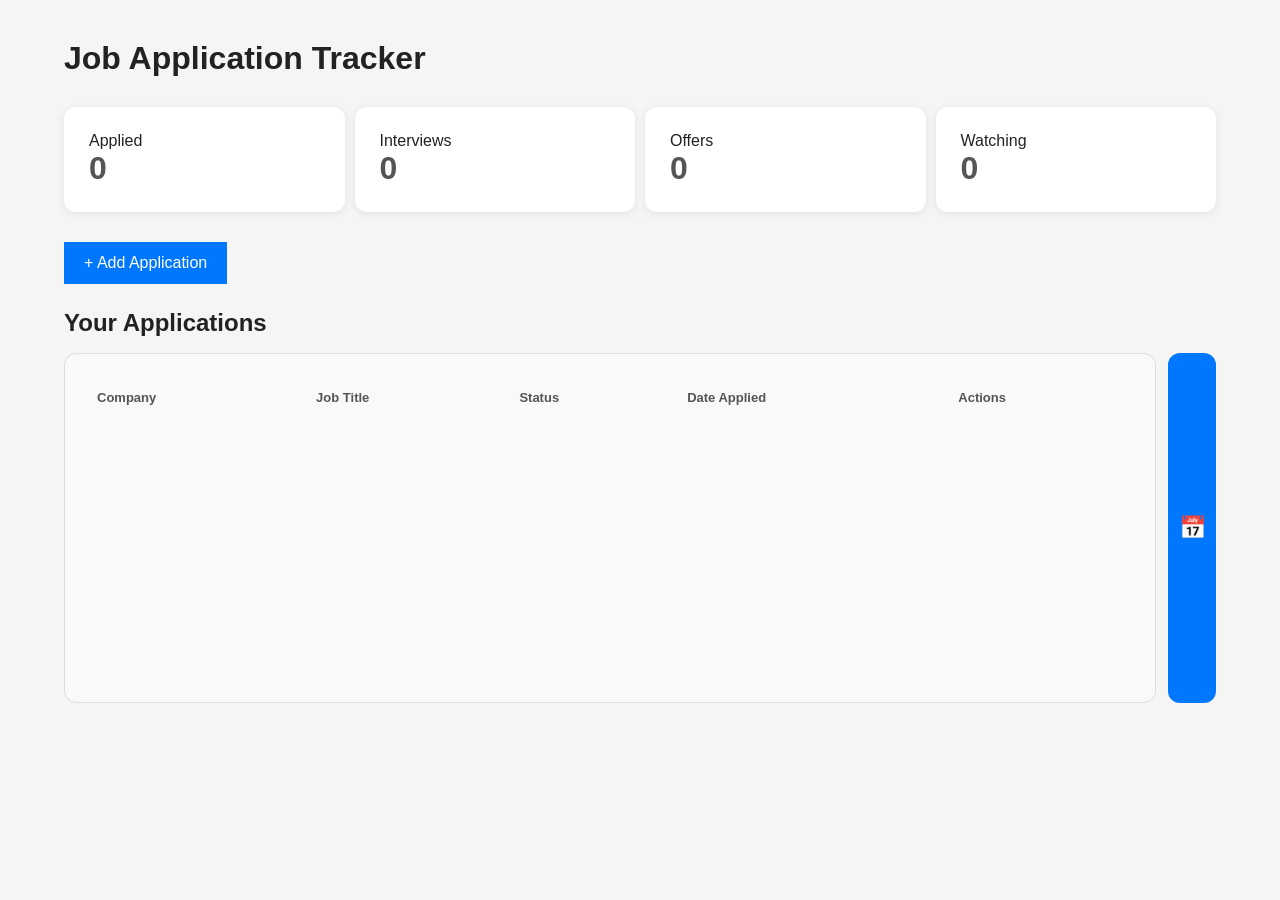
==== src/main/resources/static/index.html @ 75a92ac6 "Organize frontend code and comments" ====
<!DOCTYPE html>
<html lang="en">

<head>
    <meta charset="UTF-8">
    <meta name="viewport" content="width=device-width, initial-scale=1.0">
    <title>Job Application Tracker</title>

    <link rel="stylesheet" href="style.css?v=14">
</head>
<body>
<div class="container">

    <!-- Header -->
    <header>
        <h1>Job Application Tracker</h1>
    </header>

    <!-- Dashboard -->
    <section class="stats">
        <div class="card">
            <p>Applied</p>
            <h2 id="applied">0</h2>
        </div>
        <div class="card">
            <p>Interviews</p>
            <h2 id="interviews">0</h2>
        </div>
        <div class="card">
            <p>Offers</p>
            <h2 id="offers">0</h2>
        </div>
        <div class="card">
            <p>Watching</p>
            <h2 id="watching">0</h2>
        </div>
    </section>

    <!-- Main Actions -->
    <section class="toolbar">
        <button id="addButton" onclick="openModal()">
            + Add Application
        </button>
    </section>

    <!-- Applications + calender -->
    <section class="application-section">
        <h2>Your Applications</h2>

        <div class="applications-layout">

            <div class="application-container">
                <table class="application-table">
                    <thead>
                        <tr>
                            <th>Company</th>
                            <th>Job Title</th>
                            <th>Status</th>
                            <th>Date Applied</th>
                            <th>Actions</th>
                        </tr>
                    </thead>

                    <tbody id="applicationList">
                    </tbody>
                </table>
            </div>

            <button class="calendar-toggle" onclick="toggleCalendar()">
                📅
            </button>

            <aside id="calendarPanel" class="calendar-panel hidden">
                <div class="calendar-header">
                    <button onclick="previousWeek()">‹</button>
                    <h3 id="weekTitle">This Week</h3>
                    <button onclick="nextWeek()">›</button>
                    <button onclick="toggleCalendar()">×</button>
                </div>

                <div class="week-calendar">
                    <div class="week-days-header">
                        <span>Mon</span>
                        <span>Tue</span>
                        <span>Wed</span>
                        <span>Thu</span>
                        <span>Fri</span>
                        <span>Sat</span>
                        <span>Sun</span>
                    </div>

                    <div id="weekGrid" class="week-grid">
                        <!-- JS fills this -->
                    </div>
                </div>

                <button class="expand-calendar-button" onclick="openFullCalendar()">
                    Expand Calendar
                </button>
            </aside>

        </div>
    </section>
</div>

<!-- Add / Edit Application Modal -->
<div id="applicationModal" class="modal hidden">
    <div class="modal-content">

        <h2 id="modalTitle">Add Application</h2>

        <label>Company</label>
        <input id="companyInput" type="text">

        <label>Job Title</label>
        <input id="jobTitleInput" type="text">

        <label>Status</label>
        <select id="statusInput">
            <option value="WATCHING">Watching</option>
            <option value="APPLIED">Applied</option>
            <option value="PHONE_SCREEN">Phone Screen</option>
            <option value="INTERVIEWING">Interviewing</option>
            <option value="OFFER">Offer</option>
            <option value="REJECTED">Rejected</option>
            <option value="WITHDRAWN">Withdrawn</option>
        </select>

        <label>Date Applied</label>
        <input id="dateInput" type="date" min="1900-01-01" max="9999-12-31">

        <label>Salary Min</label>
        <input id="salaryMinInput" type="number">

        <label>Salary Max</label>
        <input id="salaryMaxInput" type="number">

        <label>Notes</label>
        <textarea id="notesInput"></textarea>

        <div class="modal-buttons">
            <button onclick="closeModal()">Cancel</button>
            <button onclick="saveApplication()">Save</button>
        </div>

    </div>
</div>

<!-- Delete Confirmation Modal -->
<div id="deleteModal" class="modal hidden">
    <div class="modal-content">

        <h2>Delete Application</h2>

        <p id="deleteMessage">
            Are you sure you want to delete this application?
        </p>

        <div class="modal-buttons">
            <button onclick="closeDeleteModal()">Cancel</button>
            <button onclick="confirmDelete()">Delete</button>
        </div>

    </div>
</div>
<script src="app.js?v=3"></script>
</body>
</html>
---- src/main/resources/static/style.css ----
/* ----------------------------------------
   Base
---------------------------------------- */

* {
    margin: 0;
    padding: 0;
    box-sizing: border-box;
    font-family: Arial, Helvetica, sans-serif;
}

body {
    background: #f5f5f5;
    color: #222;
}

button {
    background: #0077ff;
    color: white;
    border: none;
    padding: 12px 20px;
    cursor: pointer;
    font-size: 16px;
}

button:hover {
    background: #005fd1;
}

/* ----------------------------------------
   Layout
---------------------------------------- */

.container {
    width: 90%;
    max-width: 1400px;
    margin: 40px auto;
}

header {
    margin-bottom: 30px;
}

header h1 {
    margin-bottom: 8px;
}

/* ----------------------------------------
   Dashboard Stats
---------------------------------------- */


.stats {
    display: flex;
    gap: 10px;
    margin-bottom: 30px;
}

.card {
    flex: 1;
    background: white;
    padding: 25px;
    border-radius: 12px;
    text-align: left;
    box-shadow: 0 2px 8px rgba(0,0,0,.08);
}

.card h2 {
    font-size: 2rem;
    color: #555;
}

/* ----------------------------------------
   Toolbar
---------------------------------------- */

.toolbar {
    margin-bottom: 25px;
}

/* ----------------------------------------
   Application Table
---------------------------------------- */

.application-section h2 {
    margin-bottom: 16px;
}

.applications-layout {
    display: grid;
    grid-template-columns: 1fr 48px;
    gap: 12px;
    align-items: stretch;
}

.application-container {
    border: 1px solid #ddd;
    border-radius: 12px;
    background: #f8f9fb;
    padding: 20px;

    max-height: 350px;
    overflow-y: auto;
    overflow-x: hidden;
}

.application-table {
    width: 100%;
    border-collapse: separate;
    border-spacing: 0 8px;
}

.application-table th{
    padding: 8px 12px;
    text-align: left;
    background: transparent;
    color: #555;
    font-size: 13px;
}

.application-table td {
    background: white;
    padding: 8px 12px;
    border-bottom: none;
}

.application-table td:first-child {
    border-top-left-radius: 8px;
    border-bottom-left-radius: 8px;
}

.application-table td:last-child {
    border-top-right-radius: 8px;
    border-bottom-right-radius: 8px;
}

.application-table tr:hover {
    background: #fafcff;
}

.table-actions {
    display: flex;
    gap: 8px;
}

.table-actions button {
    padding: 7px 12px;
    font-size: 14px;
}

/* ----------------------------------------
   Status Badges
---------------------------------------- */

.status-badge {
    display: inline-block;
    padding: 5px 12px;
    border-radius: 999px;
    font-size: 13px;
    font-weight: 700;
}

.status-watching {
    background: #f3f4f6;
    color: #4b5563;
}

.status-applied {
    background: #e8f3ff;
    color: #0077ff;
}

.status-phone {
    background: #ede9fe;
    color: #7c3aed;
}

.status-interviewing {
    background: #fef3c7;
    color: #b45309;
}

.status-offer {
    background: #dcfce7;
    color: #16a34a;
}

.status-rejected {
    background: #fee2e2;
    color: #dc2626;
}

.status-withdrawn {
    background: #e5e7eb;
    color: #374151;
}

/* ----------------------------------------
   Application Details Row
---------------------------------------- */

.details-row td {
    background: #f8f9fb;
    padding: 0 12px 12px;
    border-bottom: 1px solid #eee;
}

.application-details {
    background: white;
    border-radius: 10px;
    padding: 14px 16px;
    font-size: 14px;
    color: #444;
}

.application-details p {
    margin: 6px 0;
}

/* ----------------------------------------
   Modals
---------------------------------------- */

.modal {
    position: fixed;
    inset: 0;
    background: rgba(0,0,0,0.4);
    justify-content: center;
    align-items: center;
}

.modal:not(.hidden) {
    display: flex;
}

.modal-content {
    background: white;
    width: 450px;
    padding: 25px;
    border-radius: 12px;
    display: flex;
    flex-direction: column;
    gap: 12px;
}

.modal-content input,
.modal-content textarea,
.modal-content select {
    padding: 10px;
    font-size: 15px;
}

.modal-buttons {
    display: flex;
    justify-content: flex-end;
    gap: 10px;
    margin-top: 10px;
}

/* ----------------------------------------
   Calendar Sidebar
---------------------------------------- */

.applications-layout.calendar-open {
    grid-template-columns: 1fr 460px;
}

.applications-layout.calendar-open .calendar-toggle {
    display: none;
}

.calendar-toggle {
    min-height: 350px;
    border-radius: 12px;
    padding: 0;
    font-size: 22px;
    display: flex;
    align-items: center;
    justify-content: center;
}

.calendar-panel {
    background: white;
    border: 1px solid #ddd;
    border-radius: 12px;
    padding: 18px;
    min-height: 350px;
}

.calendar-header {
    display: flex;
    justify-content: space-between;
    align-items: center;
    margin-bottom: 16px;
}

.calendar-header button {
    padding: 4px 10px;
    font-size: 18px;
}

.week-calendar {
    margin-top: 12px;
}

.week-days-header {
    display: grid;
    grid-template-columns: repeat(7, 1fr);
    background: #d1d1d1;
    border-radius: 8px 8px 0 0;
    overflow: hidden;
}

.week-days-header span {
    text-align: center;
    font-size: 12px;
    font-weight: 700;
    padding: 8px 4px;
    border-right: 1px solid white;
}

.week-days-header span:last-child {
    border-right: none;
}

.week-grid {
    display: grid;
    grid-template-columns: repeat(7, 1fr);
    border: 1px solid #ddd;
    border-top: none;
    min-height: 180px;
}

.week-day {
    background: #f8f9fb;
    border-right: 1px solid #ddd;
    padding: 6px;
    font-size: 12px;
    min-height: 180px;
}

.week-day:last-child {
    border-right: none;
}

.week-date {
    font-weight: 700;
    margin-bottom: 8px;
    color: #555;
}

.week-event-count {
    width: 24px;
    height: 24px;
    border-radius: 999px;
    display: flex;
    align-items: center;
    justify-content: center;
    font-size: 12px;
    font-weight: 700;
    margin-top: 8px;
    cursor: pointer;
}

.application-count {
    background: #0077ff;
    color: white;
}

.interview-count {
    background: #facc15;
    color: #222;
}

.offer-count {
    background: #16a34a;
    color: white;
}

.empty-day {
    color: #bbb;
}

.expand-calendar-button {
    width: 100%;
    margin-top: 16px;
    padding: 10px;
    font-size: 14px;
}

/* ----------------------------------------
   Utility classes
---------------------------------------- */

.hidden {
    display: none;
}
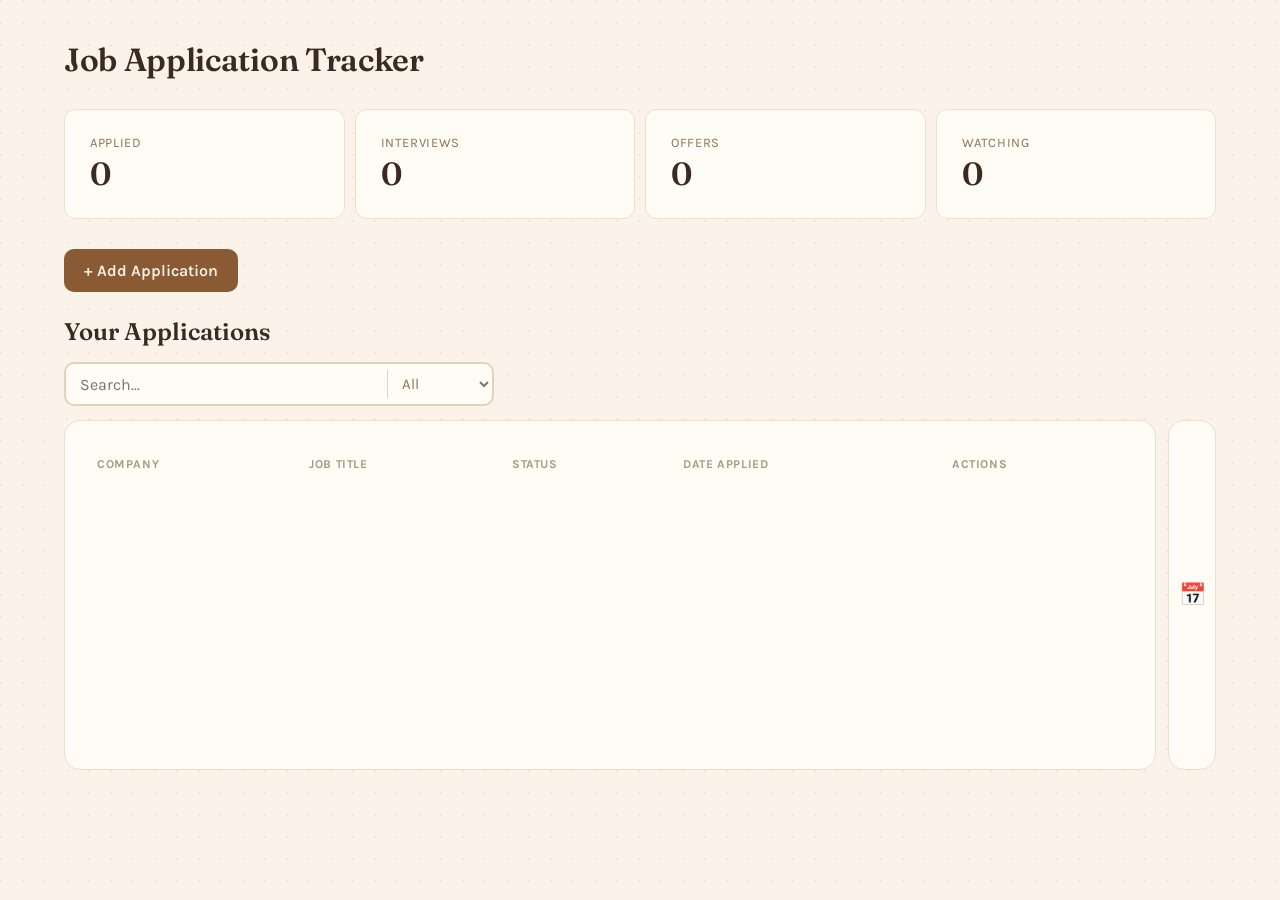
==== commit 161686c0: "Rough Draft Personalized Ui + added search application" ====
--- a/src/main/resources/static/index.html
+++ b/src/main/resources/static/index.html
@@ -6,7 +6,12 @@
     <meta name="viewport" content="width=device-width, initial-scale=1.0">
     <title>Job Application Tracker</title>
 
-    <link rel="stylesheet" href="style.css?v=14">
+    <link rel="preconnect" href="https://fonts.googleapis.com">
+    <link rel="preconnect" href="https://fonts.gstatic.com" crossorigin>
+    <link href="https://fonts.googleapis.com/css2?family=Fraunces:opsz,wght@9..144,400;9..144,500;9..144,600;9..
+    144,700&family=Karla:wght@400;500;600;700&display=swap" rel="stylesheet">
+
+    <link rel="stylesheet" href="style.css?v=16">
 </head>
 <body>
 <div class="container">
@@ -46,19 +51,46 @@
     <!-- Applications + calender -->
     <section class="application-section">
         <h2>Your Applications</h2>
+        <div class="search-bar">
+            <input
+                    id="searchInput"
+                    type="text"
+                    placeholder="Search..."
+                    oninput="renderApplications()"
+            >
+
+            <select id="searchField" onchange="renderApplications()">
+                <option value="ALL">All</option>
+                <option value="companyName">Company</option>
+                <option value="jobTitle">Job Title</option>
+                <option value="status">Status</option>
+            </select>
+        </div>
 
         <div class="applications-layout">
 
             <div class="application-container">
                 <table class="application-table">
                     <thead>
-                        <tr>
-                            <th>Company</th>
-                            <th>Job Title</th>
-                            <th>Status</th>
-                            <th>Date Applied</th>
-                            <th>Actions</th>
-                        </tr>
+                    <tr>
+                        <th onclick="setSort('companyName')">
+                            Company <span id="companyNameSort"></span>
+                        </th>
+
+                        <th onclick="setSort('jobTitle')">
+                            Job Title <span id="jobTitleSort"></span>
+                        </th>
+
+                        <th onclick="setSort('status')">
+                            Status <span id="statusSort"></span>
+                        </th>
+
+                        <th onclick="setSort('dateApplied')">
+                            Date Applied <span id="dateAppliedSort"></span>
+                        </th>
+
+                        <th>Actions</th>
+                    </tr>
                     </thead>
 
                     <tbody id="applicationList">
@@ -126,6 +158,16 @@
             <option value="WITHDRAWN">Withdrawn</option>
         </select>
 
+        <label>Tag</label>
+        <select id="tagInput">
+            <option value="">No tag</option>
+            <option value="HIGH_IMPORTANCE">High Importance</option>
+            <option value="DREAM_COMPANY">Dream Company</option>
+            <option value="REMOTE">Remote</option>
+            <option value="REFERRAL">Referral</option>
+            <option value="DEADLINE_SOON">Deadline Soon</option>
+        </select>
+
         <label>Date Applied</label>
         <input id="dateInput" type="date" min="1900-01-01" max="9999-12-31">
 
@@ -163,6 +205,6 @@
 
     </div>
 </div>
-<script src="app.js?v=3"></script>
+<script src="app.js?v=5"></script>
 </body>
 </html>
--- a/src/main/resources/static/style.css
+++ b/src/main/resources/static/style.css
@@ -1,3 +1,24 @@
+/* ----------------------------------------
+   Theme tokens
+---------------------------------------- */
+
+:root {
+    --bg: #fbf3e9;
+    --surface: #FFFCF6;
+    --surface-soft: #F8F1E4;
+    --surface-muted: #EFE3CE;
+    --border: #E1D2B8;
+    --border-soft: #ECE0C9;
+
+    --text: #3B2A1E;
+    --text-secondary: #8B7355;
+    --text-muted: #A99A82;
+
+    --accent: #8A5A34;
+    --accent-hover: #6E4527;
+    --accent-soft: #E9DAC3;
+}
+
 /* ----------------------------------------
    Base
 ---------------------------------------- */
@@ -6,25 +27,29 @@
     margin: 0;
     padding: 0;
     box-sizing: border-box;
-    font-family: Arial, Helvetica, sans-serif;
+    font-family: 'Karla', Arial, Helvetica, sans-serif;
 }
 
 body {
-    background: #f5f5f5;
-    color: #222;
+    background: var(--bg);
+    background-image: radial-gradient(circle at 1px 1px, rgba(139,115,85,0.09) 1px, transparent 0);
+    background-size: 22px 22px;
+    color: var(--text);
 }
 
 button {
-    background: #0077ff;
-    color: white;
+    background: var(--accent);
+    color: #FBF3E7;
     border: none;
+    border-radius: 10px;
     padding: 12px 20px;
     cursor: pointer;
     font-size: 16px;
+    font-weight: 600;
 }
 
 button:hover {
-    background: #005fd1;
+    background: var(--accent-hover);
 }
 
 /* ----------------------------------------
@@ -43,6 +68,10 @@
 
 header h1 {
     margin-bottom: 8px;
+    font-family: 'Fraunces', serif;
+    font-weight: 600;
+    letter-spacing: -0.01em;
+
 }
 
 /* ----------------------------------------
@@ -58,16 +87,27 @@
 
 .card {
     flex: 1;
-    background: white;
+    background: var(--surface);
     padding: 25px;
     border-radius: 12px;
     text-align: left;
-    box-shadow: 0 2px 8px rgba(0,0,0,.08);
+    border: 1px solid var(--border-soft);
+
+}
+
+.card p {
+    color: var(--text-secondary);
+    font-size: 13px;
+    text-transform: uppercase;
+    letter-spacing: 0.05em;
 }
 
 .card h2 {
+    font-family: 'Fraunces', serif;
     font-size: 2rem;
-    color: #555;
+    font-weight: 600;
+    color: var(--text);
+    margin-top: 4px;
 }
 
 /* ----------------------------------------
@@ -79,11 +119,52 @@
 }
 
 /* ----------------------------------------
+   Search
+---------------------------------------- */
+
+.search-bar {
+    display: flex;
+    align-items: center;
+    width: 430px;
+    height: 44px;
+    margin-bottom: 14px;
+    background: var(--surface);
+    border: 2px solid var(--border);
+    border-radius: 10px;
+    overflow: hidden;
+}
+
+.search-bar input {
+    flex: 1;
+    height: 100%;
+    border: none;
+    padding: 0 14px;
+    font-size: 16px;
+    outline: none;
+    background: transparent;
+    color: var(--text);
+}
+
+.search-bar select {
+    height: 70%;
+    border: none;
+    border-left: 1px solid var(--border);
+    padding: 0 10px;
+    font-size: 15px;
+    background: transparent;
+    color: var(--text-secondary);
+    outline: none;
+    cursor: pointer;
+}
+
+/* ----------------------------------------
    Application Table
 ---------------------------------------- */
 
 .application-section h2 {
     margin-bottom: 16px;
+    font-family: 'Fraunces', serif;
+    font-weight: 600;
 }
 
 .applications-layout {
@@ -94,9 +175,9 @@
 }
 
 .application-container {
-    border: 1px solid #ddd;
-    border-radius: 12px;
-    background: #f8f9fb;
+    border: 1px solid var(--border-soft);
+    border-radius: 16px;
+    background: var(--surface);
     padding: 20px;
 
     max-height: 350px;
@@ -110,18 +191,28 @@
     border-spacing: 0 8px;
 }
 
-.application-table th{
+.application-table th {
     padding: 8px 12px;
     text-align: left;
     background: transparent;
-    color: #555;
-    font-size: 13px;
+    color: var(--text-muted);
+    font-size: 12px;
+    text-transform: uppercase;
+    letter-spacing: 0.05em;
+    font-weight: 700;
+    cursor: pointer;
+    user-select: none;
+}
+
+.application-table th:hover {
+    color: var(--accent-hover);
 }
 
 .application-table td {
-    background: white;
+    background: var(--surface);
     padding: 8px 12px;
     border-bottom: none;
+    color: var(--text);
 }
 
 .application-table td:first-child {
@@ -135,7 +226,7 @@
 }
 
 .application-table tr:hover {
-    background: #fafcff;
+    background: var(--accent-soft);
 }
 
 .table-actions {
@@ -145,7 +236,17 @@
 
 .table-actions button {
     padding: 7px 12px;
-    font-size: 14px;
+    font-size: 13px;
+    background: var(--surface);
+    color: var(--text-secondary);
+    border: 1px solid var(--border);
+    font-weight: 600;
+}
+
+.table-actions button:hover {
+    background: var(--accent-soft);
+    color: var(--accent-hover);
+    border-color: var(--accent-soft);
 }
 
 /* ----------------------------------------
@@ -161,38 +262,38 @@
 }
 
 .status-watching {
-    background: #f3f4f6;
-    color: #4b5563;
+    background: #E7E0D2;
+    color: #7C6E58;
 }
 
 .status-applied {
-    background: #e8f3ff;
-    color: #0077ff;
+    background: #99acfb;
+    color: #374ba5;
 }
 
 .status-phone {
-    background: #ede9fe;
-    color: #7c3aed;
+    background: #E8DCEA;
+    color: #7A5586;
 }
 
 .status-interviewing {
-    background: #fef3c7;
-    color: #b45309;
+    background: #F6DFC0;
+    color: #A15A17;
 }
 
 .status-offer {
-    background: #dcfce7;
-    color: #16a34a;
+    background: #DFE7CB;
+    color: #556B2F;
 }
 
 .status-rejected {
-    background: #fee2e2;
-    color: #dc2626;
+    background: #F3D9CE;
+    color: #A0492E;
 }
 
 .status-withdrawn {
-    background: #e5e7eb;
-    color: #374151;
+    background: #E4DED2;
+    color: #756B58;
 }
 
 /* ----------------------------------------
@@ -200,17 +301,17 @@
 ---------------------------------------- */
 
 .details-row td {
-    background: #f8f9fb;
+    background: var(--surface-soft);
     padding: 0 12px 12px;
-    border-bottom: 1px solid #eee;
+    border-bottom: 1px solid var(--border-soft);
 }
 
 .application-details {
-    background: white;
+    background: var(--surface);
     border-radius: 10px;
     padding: 14px 16px;
     font-size: 14px;
-    color: #444;
+    color: var(--text-secondary);
 }
 
 .application-details p {
@@ -224,7 +325,7 @@
 .modal {
     position: fixed;
     inset: 0;
-    background: rgba(0,0,0,0.4);
+    background: rgba(59,42,30,0.45);
     justify-content: center;
     align-items: center;
 }
@@ -234,13 +335,20 @@
 }
 
 .modal-content {
-    background: white;
+    background: var(--surface);
     width: 450px;
     padding: 25px;
-    border-radius: 12px;
+    border-radius: 16px;
+    border: 1px solid var(--border-soft);
     display: flex;
     flex-direction: column;
     gap: 12px;
+}
+
+.modal-content label {
+    font-size: 13px;
+    color: var(--text-secondary);
+    font-weight: 600;
 }
 
 .modal-content input,
@@ -248,6 +356,17 @@
 .modal-content select {
     padding: 10px;
     font-size: 15px;
+    background: var(--surface-soft);
+    border: 1px solid var(--border);
+    border-radius: 8px;
+    color: var(--text);
+}
+
+.modal-content input:focus,
+.modal-content textarea:focus,
+.modal-content select:focus {
+    outline: none;
+    border-color: var(--accent);
 }
 
 .modal-buttons {
@@ -271,18 +390,20 @@
 
 .calendar-toggle {
     min-height: 350px;
-    border-radius: 12px;
+    border-radius: 16px;
     padding: 0;
     font-size: 22px;
+    background: var(--surface);
+    border: 1px solid var(--border-soft);
     display: flex;
     align-items: center;
     justify-content: center;
 }
 
 .calendar-panel {
-    background: white;
-    border: 1px solid #ddd;
-    border-radius: 12px;
+    background: var(--surface);
+    border: 1px solid var(--border-soft);
+    border-radius: 16px;
     padding: 18px;
     min-height: 350px;
 }
@@ -294,9 +415,20 @@
     margin-bottom: 16px;
 }
 
+
+
 .calendar-header button {
     padding: 4px 10px;
     font-size: 18px;
+    background: var(--surface-soft);
+    color: var(--text-secondary);
+    border: 1px solid var(--border);
+}
+
+.calendar-header button:hover {
+    background: var(--accent-soft);
+    color: var(--accent-hover);
+
 }
 
 .week-calendar {
@@ -306,17 +438,20 @@
 .week-days-header {
     display: grid;
     grid-template-columns: repeat(7, 1fr);
-    background: #d1d1d1;
+    background: var(--surface-muted);
     border-radius: 8px 8px 0 0;
     overflow: hidden;
 }
 
 .week-days-header span {
     text-align: center;
-    font-size: 12px;
+    font-size: 11px;
+    text-transform: uppercase;
+    letter-spacing: 0.04em;
     font-weight: 700;
+    color: var(--text-secondary);
     padding: 8px 4px;
-    border-right: 1px solid white;
+    border-right: 1px solid var(--surface);
 }
 
 .week-days-header span:last-child {
@@ -326,14 +461,14 @@
 .week-grid {
     display: grid;
     grid-template-columns: repeat(7, 1fr);
-    border: 1px solid #ddd;
+    border: 1px solid var(--border-soft);
     border-top: none;
     min-height: 180px;
 }
 
 .week-day {
-    background: #f8f9fb;
-    border-right: 1px solid #ddd;
+    background: var(--surface-soft);
+    border-right: 1px solid var(--border-soft);
     padding: 6px;
     font-size: 12px;
     min-height: 180px;
@@ -346,7 +481,8 @@
 .week-date {
     font-weight: 700;
     margin-bottom: 8px;
-    color: #555;
+    color: var(--text-secondary);
+
 }
 
 .week-event-count {
@@ -363,29 +499,36 @@
 }
 
 .application-count {
-    background: #0077ff;
-    color: white;
+    background: #99acfb;
+    color: #FBF3E7;
 }
 
 .interview-count {
-    background: #facc15;
-    color: #222;
+    background: #C17817;
+    color: #FBF3E7;
 }
 
 .offer-count {
-    background: #16a34a;
-    color: white;
+    background: #6E8A4A;
+    color: #FBF3E7;
 }
 
 .empty-day {
-    color: #bbb;
+    color: var(--text-muted);
 }
 
 .expand-calendar-button {
     width: 100%;
     margin-top: 16px;
     padding: 10px;
-    font-size: 14px;
+    font-size: 13px;
+    background: var(--accent-soft);
+    color: var(--accent-hover);
+    font-weight: 700;
+}
+
+.expand-calendar-button:hover {
+    background: #E1CFAE;
 }
 
 /* ----------------------------------------
@@ -394,4 +537,12 @@
 
 .hidden {
     display: none;
-}+}
+
+.actions-header {
+    cursor: default;
+}
+
+.actions-header:hover {
+    color: var(--text-muted);
+}
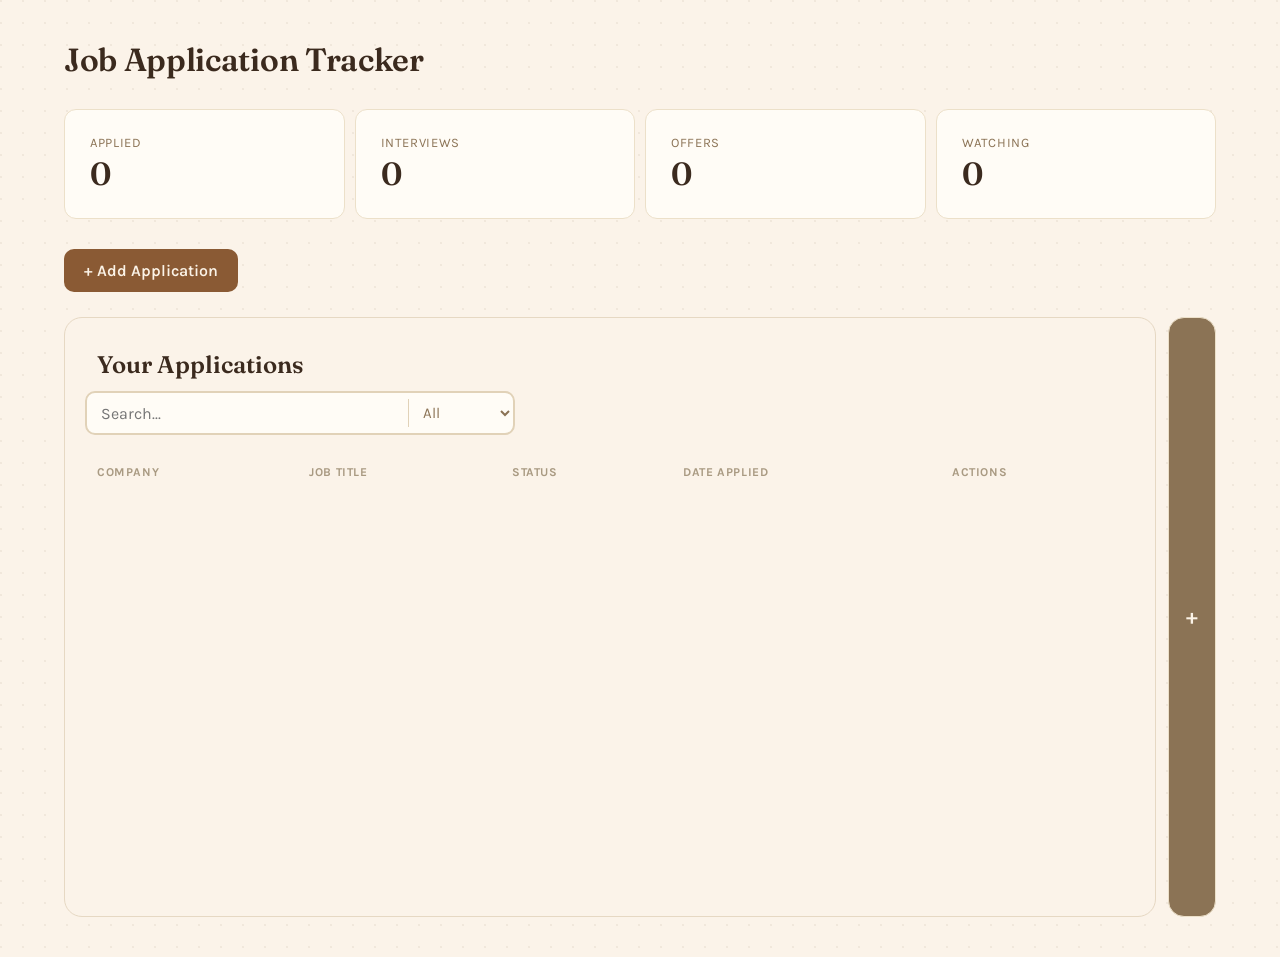
==== commit 2ccc87fd: "Minor adjustments to UI and note long text overflow issue" ====
--- a/src/main/resources/static/index.html
+++ b/src/main/resources/static/index.html
@@ -50,26 +50,31 @@
 
     <!-- Applications + calender -->
     <section class="application-section">
-        <h2>Your Applications</h2>
-        <div class="search-bar">
-            <input
-                    id="searchInput"
-                    type="text"
-                    placeholder="Search..."
-                    oninput="renderApplications()"
-            >
-
-            <select id="searchField" onchange="renderApplications()">
-                <option value="ALL">All</option>
-                <option value="companyName">Company</option>
-                <option value="jobTitle">Job Title</option>
-                <option value="status">Status</option>
-            </select>
-        </div>
 
         <div class="applications-layout">
 
             <div class="application-container">
+
+                <div class="application-header">
+                    <h2>Your Applications</h2>
+
+                    <div class="search-bar">
+                        <input
+                                id="searchInput"
+                                type="text"
+                                placeholder="Search..."
+                                oninput="renderApplications()"
+                        >
+
+                        <select id="searchField" onchange="renderApplications()">
+                            <option value="ALL">All</option>
+                            <option value="companyName">Company</option>
+                            <option value="jobTitle">Job Title</option>
+                            <option value="status">Status</option>
+                        </select>
+                    </div>
+                </div>
+
                 <table class="application-table">
                     <thead>
                     <tr>
@@ -99,7 +104,7 @@
             </div>
 
             <button class="calendar-toggle" onclick="toggleCalendar()">
-                📅
+                +
             </button>
 
             <aside id="calendarPanel" class="calendar-panel hidden">
@@ -125,10 +130,6 @@
                         <!-- JS fills this -->
                     </div>
                 </div>
-
-                <button class="expand-calendar-button" onclick="openFullCalendar()">
-                    Expand Calendar
-                </button>
             </aside>
 
         </div>
--- a/src/main/resources/static/style.css
+++ b/src/main/resources/static/style.css
@@ -175,14 +175,26 @@
 }
 
 .application-container {
-    border: 1px solid var(--border-soft);
-    border-radius: 16px;
-    background: var(--surface);
+    border: 1px solid #e6d8c3;
+    border-radius: 18px;
+    background: var(--bg);
     padding: 20px;
-
-    max-height: 350px;
+    height: 600px;
     overflow-y: auto;
     overflow-x: hidden;
+}
+
+.application-header {
+    margin-bottom: 12px;
+}
+
+.application-header h2 {
+    margin-bottom: 12px;
+    padding: 12px;
+}
+
+.application-section h2 {
+    margin-bottom: 0;
 }
 
 .application-table {
@@ -389,11 +401,11 @@
 }
 
 .calendar-toggle {
-    min-height: 350px;
+    min-height: 400px;
     border-radius: 16px;
     padding: 0;
     font-size: 22px;
-    background: var(--surface);
+    background: var(--text-secondary);
     border: 1px solid var(--border-soft);
     display: flex;
     align-items: center;
@@ -517,20 +529,6 @@
     color: var(--text-muted);
 }
 
-.expand-calendar-button {
-    width: 100%;
-    margin-top: 16px;
-    padding: 10px;
-    font-size: 13px;
-    background: var(--accent-soft);
-    color: var(--accent-hover);
-    font-weight: 700;
-}
-
-.expand-calendar-button:hover {
-    background: #E1CFAE;
-}
-
 /* ----------------------------------------
    Utility classes
 ---------------------------------------- */
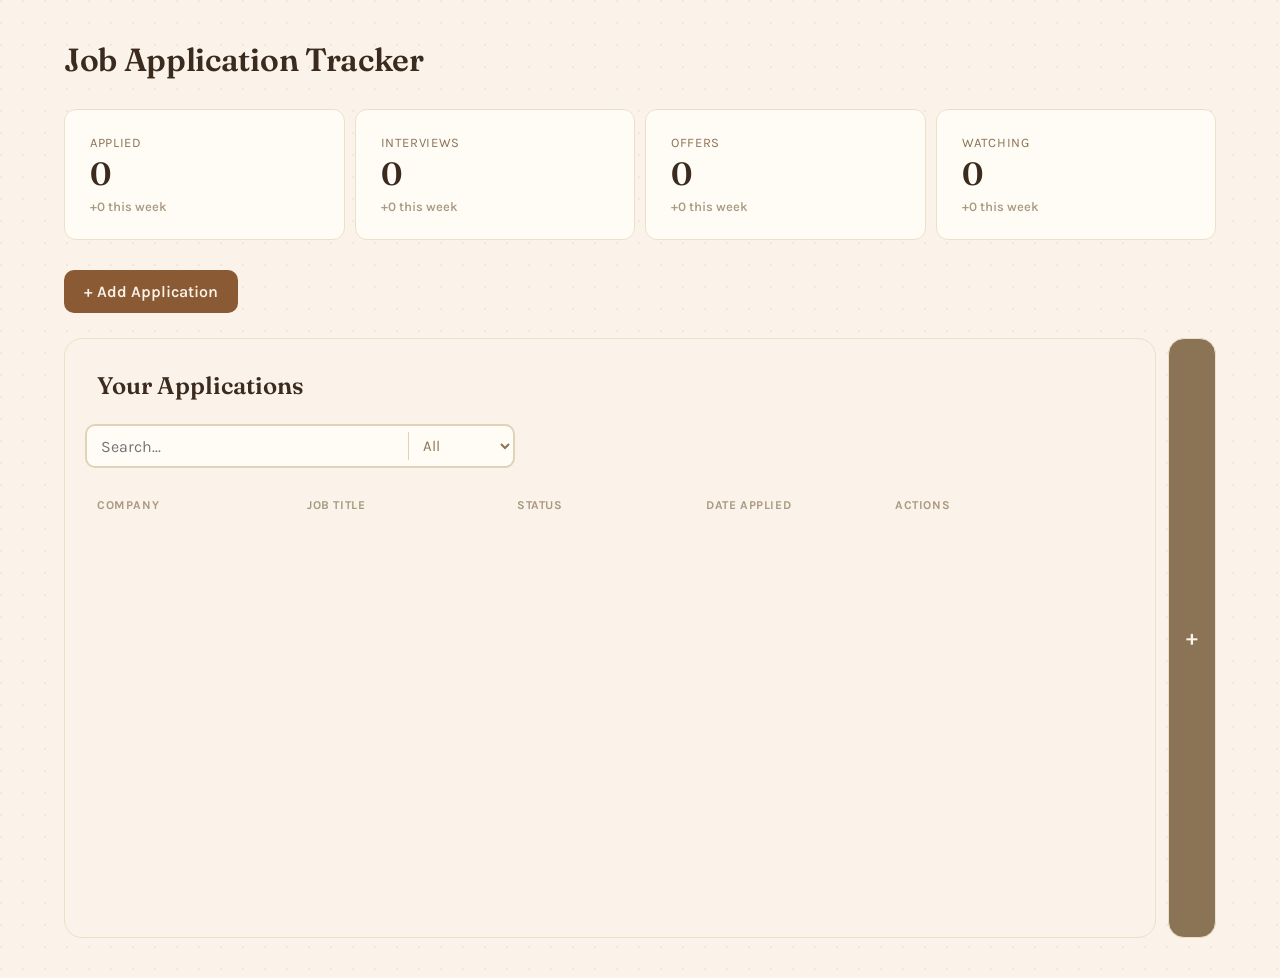
==== commit a440ed03: "Add weekly activity stats to dashboard" ====
--- a/src/main/resources/static/index.html
+++ b/src/main/resources/static/index.html
@@ -11,7 +11,7 @@
     <link href="https://fonts.googleapis.com/css2?family=Fraunces:opsz,wght@9..144,400;9..144,500;9..144,600;9..
     144,700&family=Karla:wght@400;500;600;700&display=swap" rel="stylesheet">
 
-    <link rel="stylesheet" href="style.css?v=16">
+    <link rel="stylesheet" href="style.css?v=19">
 </head>
 <body>
 <div class="container">
@@ -26,18 +26,25 @@
         <div class="card">
             <p>Applied</p>
             <h2 id="applied">0</h2>
-        </div>
+            <span class="weekly-change" id="appliedThisWeek">+0 this week</span>
+        </div>
+
         <div class="card">
             <p>Interviews</p>
             <h2 id="interviews">0</h2>
-        </div>
+            <span class="weekly-change" id="interviewingThisWeek">+0 this week</span>
+        </div>
+
         <div class="card">
             <p>Offers</p>
             <h2 id="offers">0</h2>
-        </div>
+            <span class="weekly-change" id="offersThisWeek">+0 this week</span>
+        </div>
+
         <div class="card">
             <p>Watching</p>
             <h2 id="watching">0</h2>
+            <span class="weekly-change" id="watchingThisWeek">+0 this week</span>
         </div>
     </section>
 
@@ -159,16 +166,6 @@
             <option value="WITHDRAWN">Withdrawn</option>
         </select>
 
-        <label>Tag</label>
-        <select id="tagInput">
-            <option value="">No tag</option>
-            <option value="HIGH_IMPORTANCE">High Importance</option>
-            <option value="DREAM_COMPANY">Dream Company</option>
-            <option value="REMOTE">Remote</option>
-            <option value="REFERRAL">Referral</option>
-            <option value="DEADLINE_SOON">Deadline Soon</option>
-        </select>
-
         <label>Date Applied</label>
         <input id="dateInput" type="date" min="1900-01-01" max="9999-12-31">
 
@@ -180,6 +177,7 @@
 
         <label>Notes</label>
         <textarea id="notesInput"></textarea>
+
 
         <div class="modal-buttons">
             <button onclick="closeModal()">Cancel</button>
@@ -206,6 +204,6 @@
 
     </div>
 </div>
-<script src="app.js?v=5"></script>
+<script src="app.js?v=8"></script>
 </body>
 </html>
--- a/src/main/resources/static/style.css
+++ b/src/main/resources/static/style.css
@@ -17,6 +17,15 @@
     --accent: #8A5A34;
     --accent-hover: #6E4527;
     --accent-soft: #E9DAC3;
+
+    --applied-soft: #99acfb;
+    --applied: #374ba5;
+
+    --interview-soft: #fbd6a4;
+    --interview: #C17817;
+
+    --offer-soft: #e6fbb0;
+    --offer: #556B2F;
 }
 
 /* ----------------------------------------
@@ -108,6 +117,14 @@
     font-weight: 600;
     color: var(--text);
     margin-top: 4px;
+}
+
+.weekly-change {
+    display: block;
+    margin-top: 6px;
+    font-size: 13px;
+    font-weight: 600;
+    color: var(--text-muted);
 }
 
 /* ----------------------------------------
@@ -162,7 +179,6 @@
 ---------------------------------------- */
 
 .application-section h2 {
-    margin-bottom: 16px;
     font-family: 'Fraunces', serif;
     font-weight: 600;
 }
@@ -175,7 +191,7 @@
 }
 
 .application-container {
-    border: 1px solid #e6d8c3;
+    border: 1px solid var(--border-soft);
     border-radius: 18px;
     background: var(--bg);
     padding: 20px;
@@ -193,18 +209,14 @@
     padding: 12px;
 }
 
-.application-section h2 {
-    margin-bottom: 0;
-}
-
 .application-table {
     width: 100%;
+    table-layout: fixed;
     border-collapse: separate;
     border-spacing: 0 8px;
 }
 
 .application-table th {
-    padding: 8px 12px;
     text-align: left;
     background: transparent;
     color: var(--text-muted);
@@ -216,15 +228,41 @@
     user-select: none;
 }
 
+.application-table td {
+    background: var(--surface);
+    color: var(--text);
+}
+
+.application-table th,
+.application-table td {
+    padding: 8px 12px;
+    overflow: hidden;
+    text-overflow: ellipsis;
+    white-space: nowrap;
+}
+
 .application-table th:hover {
     color: var(--accent-hover);
 }
 
-.application-table td {
-    background: var(--surface);
-    padding: 8px 12px;
-    border-bottom: none;
-    color: var(--text);
+.application-table th:nth-child(1) {
+    width: 20%;
+}
+
+.application-table th:nth-child(2) {
+    width: 20%;
+}
+
+.application-table th:nth-child(3) {
+    width: 18%;
+}
+
+.application-table th:nth-child(4) {
+    width: 18%;
+}
+
+.application-table th:nth-child(5) {
+    width: 24%;
 }
 
 .application-table td:first-child {
@@ -237,7 +275,7 @@
     border-bottom-right-radius: 8px;
 }
 
-.application-table tr:hover {
+.application-table tr:hover td{
     background: var(--accent-soft);
 }
 
@@ -279,8 +317,8 @@
 }
 
 .status-applied {
-    background: #99acfb;
-    color: #374ba5;
+    background: var(--applied-soft);
+    color: var(--applied);
 }
 
 .status-phone {
@@ -289,13 +327,13 @@
 }
 
 .status-interviewing {
-    background: #F6DFC0;
-    color: #A15A17;
+    background: var(--interview-soft);
+    color: var(--interview);
 }
 
 .status-offer {
-    background: #DFE7CB;
-    color: #556B2F;
+    background: var(--offer-soft);
+    color: var(--offer);
 }
 
 .status-rejected {
@@ -319,6 +357,9 @@
 }
 
 .application-details {
+    white-space: normal;
+    overflow-wrap: anywhere;
+    word-break: break-word;
     background: var(--surface);
     border-radius: 10px;
     padding: 14px 16px;
@@ -511,18 +552,18 @@
 }
 
 .application-count {
-    background: #99acfb;
-    color: #FBF3E7;
+    background: var(--applied-soft);
+    color: var(--surface);
 }
 
 .interview-count {
-    background: #C17817;
-    color: #FBF3E7;
+    background: var(--interview-soft);
+    color: var(--surface);
 }
 
 .offer-count {
-    background: #6E8A4A;
-    color: #FBF3E7;
+    background: var(--offer-soft);
+    color: var(--surface);
 }
 
 .empty-day {
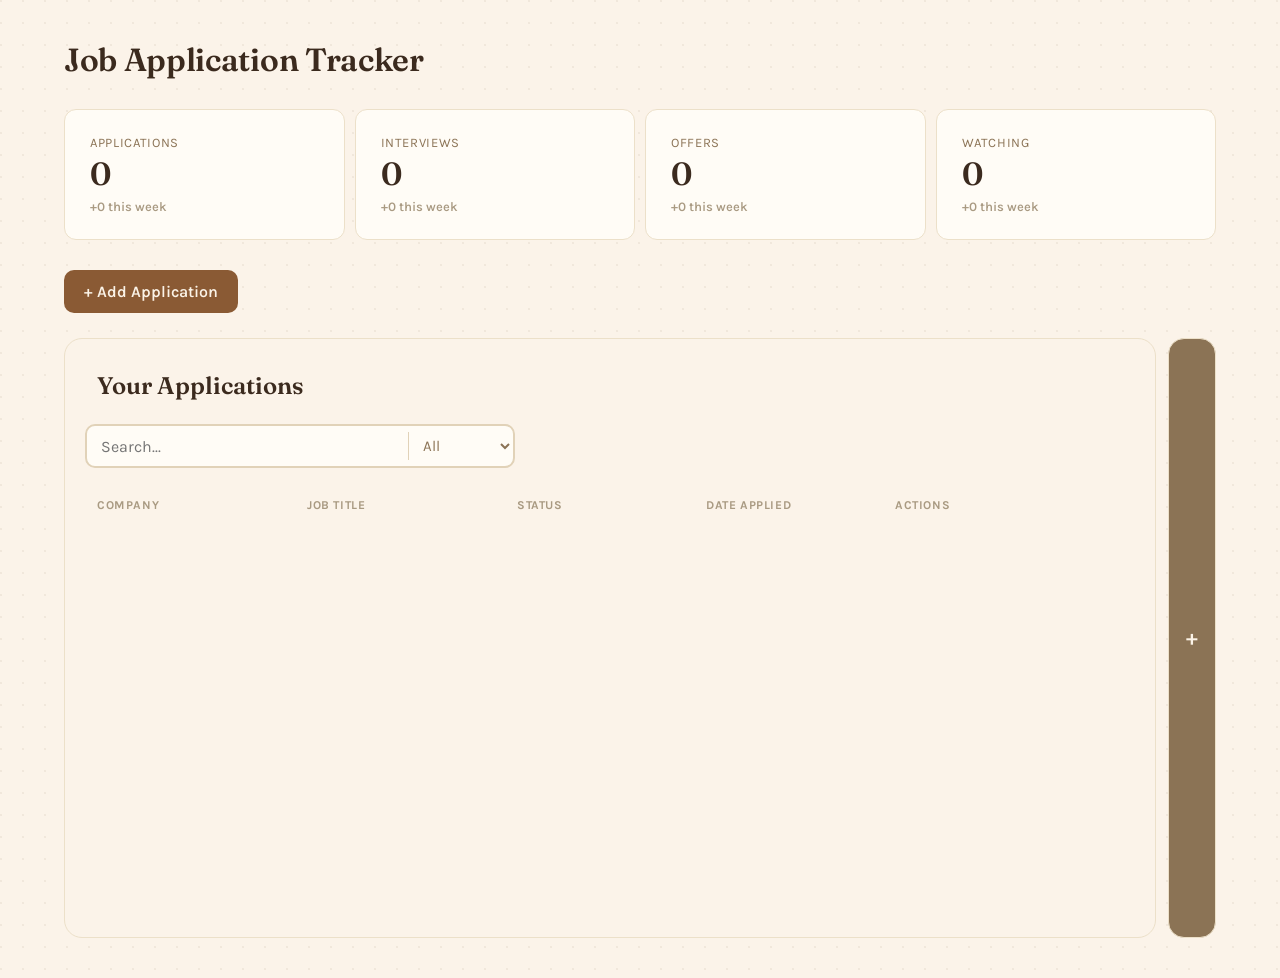
==== commit 3279d963: "bux fixes + fixed the donut to exclude watching" ====
--- a/src/main/resources/static/index.html
+++ b/src/main/resources/static/index.html
@@ -11,7 +11,7 @@
     <link href="https://fonts.googleapis.com/css2?family=Fraunces:opsz,wght@9..144,400;9..144,500;9..144,600;9..
     144,700&family=Karla:wght@400;500;600;700&display=swap" rel="stylesheet">
 
-    <link rel="stylesheet" href="style.css?v=19">
+    <link rel="stylesheet" href="style.css?v=24">
 </head>
 <body>
 <div class="container">
@@ -24,9 +24,9 @@
     <!-- Dashboard -->
     <section class="stats">
         <div class="card">
-            <p>Applied</p>
-            <h2 id="applied">0</h2>
-            <span class="weekly-change" id="appliedThisWeek">+0 this week</span>
+            <p>Applications</p>
+            <h2 id="applications">0</h2>
+            <span class="weekly-change" id="applicationsThisWeek">+0 this week</span>
         </div>
 
         <div class="card">
@@ -114,31 +114,96 @@
                 +
             </button>
 
-            <aside id="calendarPanel" class="calendar-panel hidden">
-                <div class="calendar-header">
-                    <button onclick="previousWeek()">‹</button>
-                    <h3 id="weekTitle">This Week</h3>
-                    <button onclick="nextWeek()">›</button>
-                    <button onclick="toggleCalendar()">×</button>
+            <div id="sidebar" class="sidebar hidden">
+                <button class="sidebar-close" onclick="toggleCalendar()">×</button>
+
+                <aside id="calendarPanel" class="calendar-panel">
+                    <div class="calendar-header">
+                        <button onclick="previousWeek()">‹</button>
+                        <h3 id="weekTitle">This Week</h3>
+                        <button onclick="nextWeek()">›</button>
+                    </div>
+
+                    <div class="week-calendar">
+                        <div class="week-days-header">
+                            <span>Mon</span>
+                            <span>Tue</span>
+                            <span>Wed</span>
+                            <span>Thu</span>
+                            <span>Fri</span>
+                            <span>Sat</span>
+                            <span>Sun</span>
+                        </div>
+
+                        <div id="weekGrid" class="week-grid">
+                            <!-- JS fills this -->
+                        </div>
+                    </div>
+                </aside>
+
+                <div class="activity-widget">
+
+                    <div class="activity-header">
+                        <h3>Application Activity</h3>
+
+                        <select id="activityRange">
+                            <option value="all">All Time</option>
+                        </select>
+                    </div>
+
+                    <div class="activity-content">
+
+                        <div class="activity-chart">
+                            <div id="activityDonut" class="donut-chart">
+                                <div class="donut-center">
+                                    <strong id="activityTotal">0</strong>
+                                    <span>Total</span>
+                                </div>
+                            </div>
+                        </div>
+
+                        <div class="activity-legend">
+
+                            <div class="activity-item">
+                                <span class="activity-dot applied-dot"></span>
+                                <span>Applied</span>
+                                <strong id="activityApplied">0</strong>
+                            </div>
+
+                            <div class="activity-item">
+                                <span class="activity-dot phone-screen-dot"></span>
+                                <span>Phone Screen</span>
+                                <strong id="activityPhoneScreen">0</strong>
+                            </div>
+
+                            <div class="activity-item">
+                                <span class="activity-dot interview-dot"></span>
+                                <span>Interviews</span>
+                                <strong id="activityInterviews">0</strong>
+                            </div>
+
+                            <div class="activity-item">
+                                <span class="activity-dot offer-dot"></span>
+                                <span>Offers</span>
+                                <strong id="activityOffers">0</strong>
+                            </div>
+
+                            <div class="activity-item">
+                                <span class="activity-dot rejected-dot"></span>
+                                <span>Rejected</span>
+                                <strong id="activityRejected">0</strong>
+                            </div>
+
+                            <div class="activity-item">
+                                <span class="activity-dot withdrawn-dot"></span>
+                                <span>Withdrawn</span>
+                                <strong id="activityWithdrawn">0</strong>
+                            </div>
+                        </div>
+                    </div>
                 </div>
 
-                <div class="week-calendar">
-                    <div class="week-days-header">
-                        <span>Mon</span>
-                        <span>Tue</span>
-                        <span>Wed</span>
-                        <span>Thu</span>
-                        <span>Fri</span>
-                        <span>Sat</span>
-                        <span>Sun</span>
-                    </div>
-
-                    <div id="weekGrid" class="week-grid">
-                        <!-- JS fills this -->
-                    </div>
-                </div>
-            </aside>
-
+            </div>
         </div>
     </section>
 </div>
@@ -204,6 +269,6 @@
 
     </div>
 </div>
-<script src="app.js?v=8"></script>
+<script src="app.js?v=13"></script>
 </body>
 </html>
--- a/src/main/resources/static/style.css
+++ b/src/main/resources/static/style.css
@@ -26,6 +26,10 @@
 
     --offer-soft: #e6fbb0;
     --offer: #556B2F;
+
+    --rejected-soft: #A0492E;
+    --phone-screen-soft: #7A5586;
+    --withdrawn-soft: #756B58;
 }
 
 /* ----------------------------------------
@@ -275,10 +279,6 @@
     border-bottom-right-radius: 8px;
 }
 
-.application-table tr:hover td{
-    background: var(--accent-soft);
-}
-
 .table-actions {
     display: flex;
     gap: 8px;
@@ -430,8 +430,46 @@
 }
 
 /* ----------------------------------------
-   Calendar Sidebar
----------------------------------------- */
+   Sidebar
+---------------------------------------- */
+
+.sidebar {
+    position: relative;
+
+    display: flex;
+    flex-direction: column;
+    gap: 16px;
+
+    padding: 48px 16px 16px;
+
+    background: var(--bg);
+    border: 1px solid var(--border);
+    border-radius: 18px;
+
+    min-width: 0;
+}
+
+.sidebar-close {
+    position: absolute;
+    top: 12px;
+    right: 16px;
+
+    width: 32px;
+    height: 32px;
+
+    display: flex;
+    align-items: center;
+    justify-content: center;
+
+    background: var(--surface);
+    color: var(--text-secondary);
+    border: 1px solid var(--border);
+    border-radius: 8px;
+
+    font-size: 20px;
+    font-weight: 600;
+    cursor: pointer;
+}
 
 .applications-layout.calendar-open {
     grid-template-columns: 1fr 460px;
@@ -455,10 +493,9 @@
 
 .calendar-panel {
     background: var(--surface);
-    border: 1px solid var(--border-soft);
+    border: 1px solid var(--border);
     border-radius: 16px;
-    padding: 18px;
-    min-height: 350px;
+    padding: 16px;
 }
 
 .calendar-header {
@@ -467,8 +504,6 @@
     align-items: center;
     margin-bottom: 16px;
 }
-
-
 
 .calendar-header button {
     padding: 4px 10px;
@@ -570,6 +605,137 @@
     color: var(--text-muted);
 }
 
+#weekTitle {
+    margin: 0;
+    font-family: 'Fraunces', serif;
+    font-size: 18px;
+    color: var(--text);
+}
+
+.activity-widget {
+    margin-top: 0;
+    background: var(--surface);
+    border: 1px solid var(--border);
+    border-radius: 16px;
+    padding: 18px;
+}
+
+.activity-header {
+    display: flex;
+    align-items: center;
+    justify-content: space-between;
+    margin-bottom: 22px;
+}
+
+.activity-header h3 {
+    margin: 0;
+    font-family: 'Fraunces', serif;
+    font-size: 18px;
+    color: var(--text);
+}
+
+.activity-header select {
+    padding: 7px 10px;
+    border: 1px solid var(--border);
+    border-radius: 8px;
+    background: var(--surface);
+    color: var(--text-secondary);
+}
+
+.activity-content {
+    display: flex;
+    align-items: center;
+    gap: 24px;
+}
+
+.activity-chart {
+    display: flex;
+    justify-content: center;
+    align-items: center;
+}
+
+.donut-chart {
+    width: 130px;
+    height: 130px;
+    border-radius: 50%;
+    background: #e8dfd1;
+
+    display: flex;
+    justify-content: center;
+    align-items: center;
+}
+
+.donut-center {
+    width: 82px;
+    height: 82px;
+    border-radius: 50%;
+    background: var(--surface);
+
+    display: flex;
+    flex-direction: column;
+    justify-content: center;
+    align-items: center;
+}
+
+.donut-center strong {
+    font-family: 'Fraunces', serif;
+    font-size: 26px;
+    color: var(--text);
+}
+
+.donut-center span {
+    font-size: 12px;
+    color: var(--text-muted);
+}
+
+.activity-legend {
+    flex: 1;
+    display: flex;
+    flex-direction: column;
+    gap: 10px;
+}
+
+.activity-item {
+    display: grid;
+    grid-template-columns: 10px 1fr auto;
+    align-items: center;
+    gap: 8px;
+
+    font-size: 13px;
+    color: var(--text-secondary);
+}
+
+.activity-dot {
+    width: 8px;
+    height: 8px;
+    border-radius: 50%;
+}
+
+.applied-dot {
+    background: var(--applied-soft);
+}
+
+.interview-dot {
+    background: var(--interview-soft);
+}
+
+.offer-dot {
+    background: var(--offer-soft);
+}
+
+.rejected-dot {
+    background: var(--rejected-soft);
+}
+
+.phone-screen-dot {
+    background: var(--phone-screen-soft);
+}
+
+.withdrawn-dot {
+    background: var(--withdrawn-soft);
+}
+
+
 /* ----------------------------------------
    Utility classes
 ---------------------------------------- */
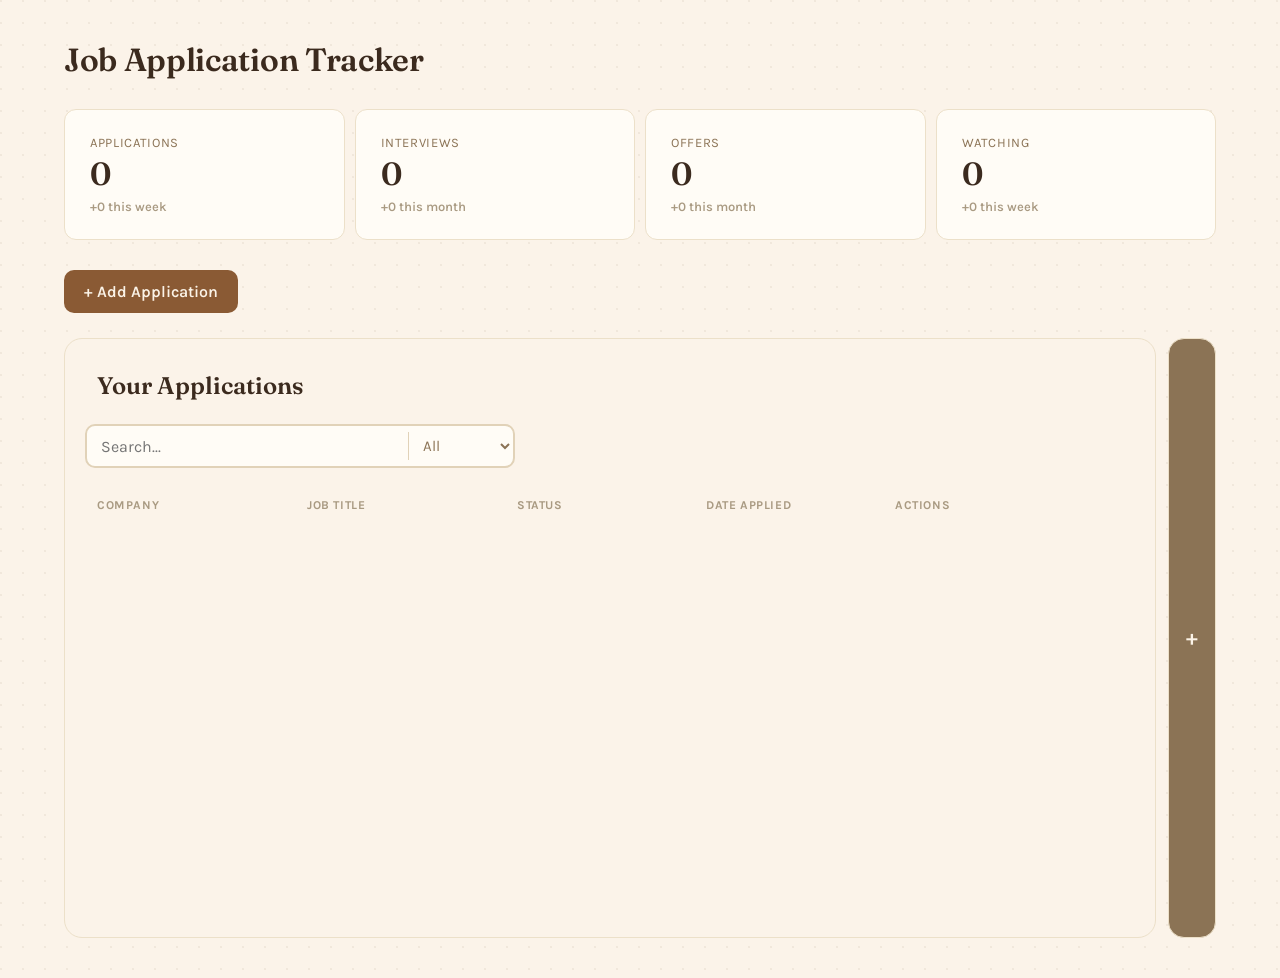
==== commit 1dc93f8a: "Finished autofill job on extension with Indeed" ====
--- a/src/main/resources/static/index.html
+++ b/src/main/resources/static/index.html
@@ -11,7 +11,7 @@
     <link href="https://fonts.googleapis.com/css2?family=Fraunces:opsz,wght@9..144,400;9..144,500;9..144,600;9..
     144,700&family=Karla:wght@400;500;600;700&display=swap" rel="stylesheet">
 
-    <link rel="stylesheet" href="style.css?v=24">
+    <link rel="stylesheet" href="style.css?v=26">
 </head>
 <body>
 <div class="container">
@@ -32,13 +32,13 @@
         <div class="card">
             <p>Interviews</p>
             <h2 id="interviews">0</h2>
-            <span class="weekly-change" id="interviewingThisWeek">+0 this week</span>
+            <span class="weekly-change" id="interviewingThisMonth">+0 this month</span>
         </div>
 
         <div class="card">
             <p>Offers</p>
             <h2 id="offers">0</h2>
-            <span class="weekly-change" id="offersThisWeek">+0 this week</span>
+            <span class="weekly-change" id="offersThisMonth">+0 this month</span>
         </div>
 
         <div class="card">
@@ -146,8 +146,10 @@
                     <div class="activity-header">
                         <h3>Application Activity</h3>
 
-                        <select id="activityRange">
+                        <select id="activityRange" onchange="renderActivity()">
                             <option value="all">All Time</option>
+                            <option value="week">This Week</option>
+                            <option value="month">This Month</option>
                         </select>
                     </div>
 
@@ -269,6 +271,6 @@
 
     </div>
 </div>
-<script src="app.js?v=13"></script>
+<script src="app.js?v=15"></script>
 </body>
 </html>
